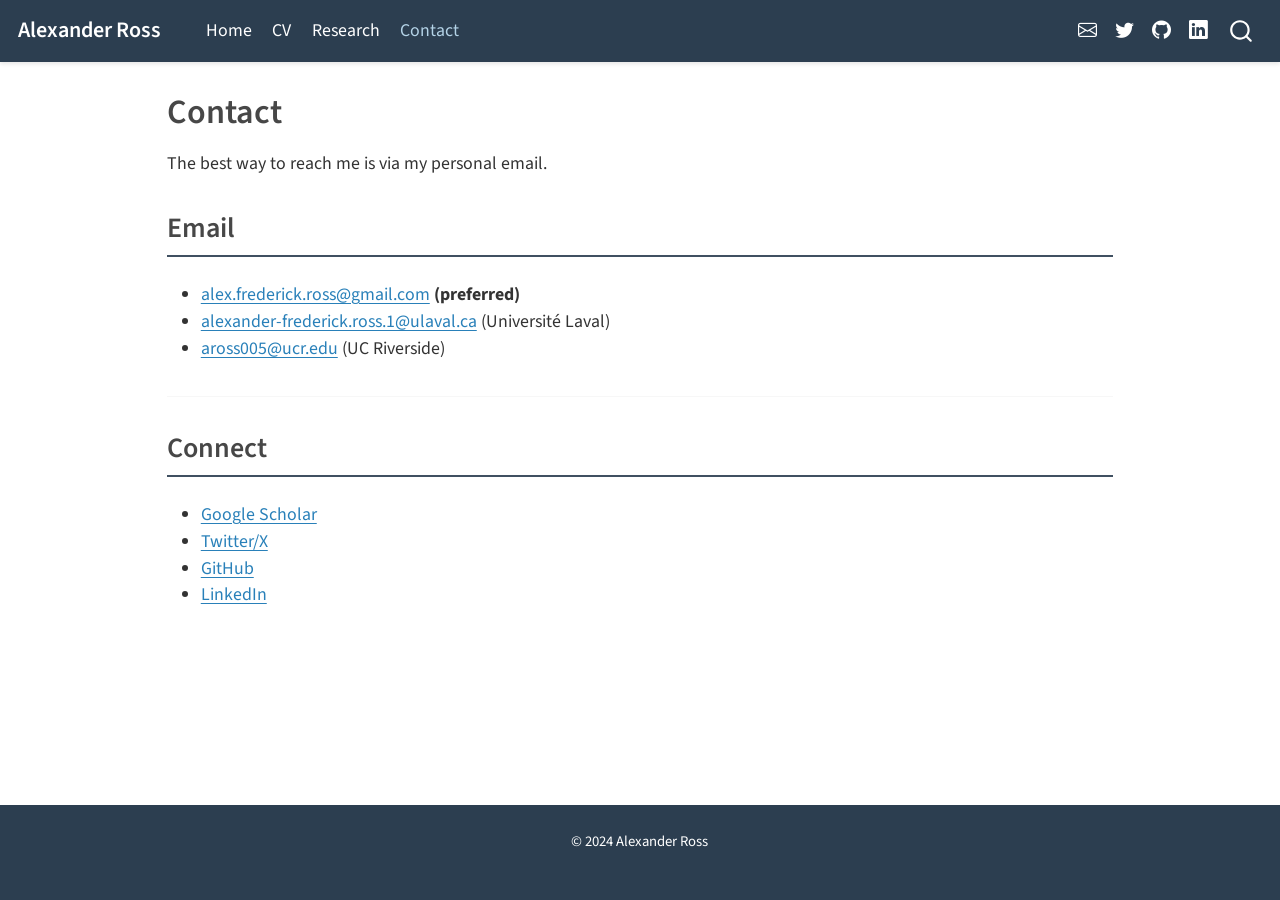
==== docs/contact.html @ 396e21bb "Initial commit: academic website" ====
<!DOCTYPE html>
<html xmlns="http://www.w3.org/1999/xhtml" lang="en" xml:lang="en"><head>

<meta charset="utf-8">
<meta name="generator" content="quarto-1.3.450">

<meta name="viewport" content="width=device-width, initial-scale=1.0, user-scalable=yes">


<title>Alexander Ross - Contact</title>
<style>
code{white-space: pre-wrap;}
span.smallcaps{font-variant: small-caps;}
div.columns{display: flex; gap: min(4vw, 1.5em);}
div.column{flex: auto; overflow-x: auto;}
div.hanging-indent{margin-left: 1.5em; text-indent: -1.5em;}
ul.task-list{list-style: none;}
ul.task-list li input[type="checkbox"] {
  width: 0.8em;
  margin: 0 0.8em 0.2em -1em; /* quarto-specific, see https://github.com/quarto-dev/quarto-cli/issues/4556 */ 
  vertical-align: middle;
}
</style>


<script src="site_libs/quarto-nav/quarto-nav.js"></script>
<script src="site_libs/quarto-nav/headroom.min.js"></script>
<script src="site_libs/clipboard/clipboard.min.js"></script>
<script src="site_libs/quarto-search/autocomplete.umd.js"></script>
<script src="site_libs/quarto-search/fuse.min.js"></script>
<script src="site_libs/quarto-search/quarto-search.js"></script>
<meta name="quarto:offset" content="./">
<script src="site_libs/quarto-html/quarto.js"></script>
<script src="site_libs/quarto-html/popper.min.js"></script>
<script src="site_libs/quarto-html/tippy.umd.min.js"></script>
<script src="site_libs/quarto-html/anchor.min.js"></script>
<link href="site_libs/quarto-html/tippy.css" rel="stylesheet">
<link href="site_libs/quarto-html/quarto-syntax-highlighting.css" rel="stylesheet" id="quarto-text-highlighting-styles">
<script src="site_libs/bootstrap/bootstrap.min.js"></script>
<link href="site_libs/bootstrap/bootstrap-icons.css" rel="stylesheet">
<link href="site_libs/bootstrap/bootstrap.min.css" rel="stylesheet" id="quarto-bootstrap" data-mode="light">
<script id="quarto-search-options" type="application/json">{
  "location": "navbar",
  "copy-button": false,
  "collapse-after": 3,
  "panel-placement": "end",
  "type": "overlay",
  "limit": 20,
  "language": {
    "search-no-results-text": "No results",
    "search-matching-documents-text": "matching documents",
    "search-copy-link-title": "Copy link to search",
    "search-hide-matches-text": "Hide additional matches",
    "search-more-match-text": "more match in this document",
    "search-more-matches-text": "more matches in this document",
    "search-clear-button-title": "Clear",
    "search-detached-cancel-button-title": "Cancel",
    "search-submit-button-title": "Submit",
    "search-label": "Search"
  }
}</script>


<link rel="stylesheet" href="custom.css">
</head>

<body class="nav-fixed">

<div id="quarto-search-results"></div>
  <header id="quarto-header" class="headroom fixed-top">
    <nav class="navbar navbar-expand-lg navbar-dark ">
      <div class="navbar-container container-fluid">
      <div class="navbar-brand-container">
    <a class="navbar-brand" href="./index.html">
    <span class="navbar-title">Alexander Ross</span>
    </a>
  </div>
            <div id="quarto-search" class="" title="Search"></div>
          <button class="navbar-toggler" type="button" data-bs-toggle="collapse" data-bs-target="#navbarCollapse" aria-controls="navbarCollapse" aria-expanded="false" aria-label="Toggle navigation" onclick="if (window.quartoToggleHeadroom) { window.quartoToggleHeadroom(); }">
  <span class="navbar-toggler-icon"></span>
</button>
          <div class="collapse navbar-collapse" id="navbarCollapse">
            <ul class="navbar-nav navbar-nav-scroll me-auto">
  <li class="nav-item">
    <a class="nav-link" href="./index.html" rel="" target="">
 <span class="menu-text">Home</span></a>
  </li>  
  <li class="nav-item">
    <a class="nav-link" href="./cv.html" rel="" target="">
 <span class="menu-text">CV</span></a>
  </li>  
  <li class="nav-item">
    <a class="nav-link" href="./projects.html" rel="" target="">
 <span class="menu-text">Research</span></a>
  </li>  
  <li class="nav-item">
    <a class="nav-link active" href="./contact.html" rel="" target="" aria-current="page">
 <span class="menu-text">Contact</span></a>
  </li>  
</ul>
            <ul class="navbar-nav navbar-nav-scroll ms-auto">
  <li class="nav-item compact">
    <a class="nav-link" href="mailto:alexander-frederick.ross.1@ulaval.ca" rel="" target=""><i class="bi bi-envelope" role="img">
</i> 
 <span class="menu-text"></span></a>
  </li>  
  <li class="nav-item compact">
    <a class="nav-link" href="https://twitter.com/aross005" rel="" target=""><i class="bi bi-twitter" role="img">
</i> 
 <span class="menu-text"></span></a>
  </li>  
  <li class="nav-item compact">
    <a class="nav-link" href="https://github.com/aross005" rel="" target=""><i class="bi bi-github" role="img">
</i> 
 <span class="menu-text"></span></a>
  </li>  
  <li class="nav-item compact">
    <a class="nav-link" href="https://www.linkedin.com/in/alexander-ross-bb9360158/" rel="" target=""><i class="bi bi-linkedin" role="img">
</i> 
 <span class="menu-text"></span></a>
  </li>  
</ul>
            <div class="quarto-navbar-tools">
</div>
          </div> <!-- /navcollapse -->
      </div> <!-- /container-fluid -->
    </nav>
</header>
<!-- content -->
<div id="quarto-content" class="quarto-container page-columns page-rows-contents page-layout-full page-navbar">
<!-- sidebar -->
<!-- margin-sidebar -->
    
<!-- main -->
<main class="content column-page" id="quarto-document-content">

<header id="title-block-header" class="quarto-title-block default">
<div class="quarto-title">
<h1 class="title">Contact</h1>
</div>



<div class="quarto-title-meta">

    
  
    
  </div>
  

</header>

<p>The best way to reach me is via my personal email.</p>
<section id="email" class="level2">
<h2 class="anchored" data-anchor-id="email">Email</h2>
<ul>
<li><a href="mailto:alex.frederick.ross@gmail.com">alex.frederick.ross@gmail.com</a> <strong>(preferred)</strong></li>
<li><a href="mailto:alexander-frederick.ross.1@ulaval.ca">alexander-frederick.ross.1@ulaval.ca</a> (Université Laval)</li>
<li><a href="mailto:aross005@ucr.edu">aross005@ucr.edu</a> (UC Riverside)</li>
</ul>
<hr>
</section>
<section id="connect" class="level2">
<h2 class="anchored" data-anchor-id="connect">Connect</h2>
<ul>
<li><a href="https://scholar.google.com/citations?user=n7m5UVcAAAAJ&amp;hl=en">Google Scholar</a></li>
<li><a href="https://twitter.com/aross005">Twitter/X</a></li>
<li><a href="https://github.com/aross005">GitHub</a></li>
<li><a href="https://www.linkedin.com/in/alexander-ross-bb9360158/">LinkedIn</a></li>
</ul>


</section>

</main> <!-- /main -->
<script id="quarto-html-after-body" type="application/javascript">
window.document.addEventListener("DOMContentLoaded", function (event) {
  const toggleBodyColorMode = (bsSheetEl) => {
    const mode = bsSheetEl.getAttribute("data-mode");
    const bodyEl = window.document.querySelector("body");
    if (mode === "dark") {
      bodyEl.classList.add("quarto-dark");
      bodyEl.classList.remove("quarto-light");
    } else {
      bodyEl.classList.add("quarto-light");
      bodyEl.classList.remove("quarto-dark");
    }
  }
  const toggleBodyColorPrimary = () => {
    const bsSheetEl = window.document.querySelector("link#quarto-bootstrap");
    if (bsSheetEl) {
      toggleBodyColorMode(bsSheetEl);
    }
  }
  toggleBodyColorPrimary();  
  const icon = "";
  const anchorJS = new window.AnchorJS();
  anchorJS.options = {
    placement: 'right',
    icon: icon
  };
  anchorJS.add('.anchored');
  const isCodeAnnotation = (el) => {
    for (const clz of el.classList) {
      if (clz.startsWith('code-annotation-')) {                     
        return true;
      }
    }
    return false;
  }
  const clipboard = new window.ClipboardJS('.code-copy-button', {
    text: function(trigger) {
      const codeEl = trigger.previousElementSibling.cloneNode(true);
      for (const childEl of codeEl.children) {
        if (isCodeAnnotation(childEl)) {
          childEl.remove();
        }
      }
      return codeEl.innerText;
    }
  });
  clipboard.on('success', function(e) {
    // button target
    const button = e.trigger;
    // don't keep focus
    button.blur();
    // flash "checked"
    button.classList.add('code-copy-button-checked');
    var currentTitle = button.getAttribute("title");
    button.setAttribute("title", "Copied!");
    let tooltip;
    if (window.bootstrap) {
      button.setAttribute("data-bs-toggle", "tooltip");
      button.setAttribute("data-bs-placement", "left");
      button.setAttribute("data-bs-title", "Copied!");
      tooltip = new bootstrap.Tooltip(button, 
        { trigger: "manual", 
          customClass: "code-copy-button-tooltip",
          offset: [0, -8]});
      tooltip.show();    
    }
    setTimeout(function() {
      if (tooltip) {
        tooltip.hide();
        button.removeAttribute("data-bs-title");
        button.removeAttribute("data-bs-toggle");
        button.removeAttribute("data-bs-placement");
      }
      button.setAttribute("title", currentTitle);
      button.classList.remove('code-copy-button-checked');
    }, 1000);
    // clear code selection
    e.clearSelection();
  });
  function tippyHover(el, contentFn) {
    const config = {
      allowHTML: true,
      content: contentFn,
      maxWidth: 500,
      delay: 100,
      arrow: false,
      appendTo: function(el) {
          return el.parentElement;
      },
      interactive: true,
      interactiveBorder: 10,
      theme: 'quarto',
      placement: 'bottom-start'
    };
    window.tippy(el, config); 
  }
  const noterefs = window.document.querySelectorAll('a[role="doc-noteref"]');
  for (var i=0; i<noterefs.length; i++) {
    const ref = noterefs[i];
    tippyHover(ref, function() {
      // use id or data attribute instead here
      let href = ref.getAttribute('data-footnote-href') || ref.getAttribute('href');
      try { href = new URL(href).hash; } catch {}
      const id = href.replace(/^#\/?/, "");
      const note = window.document.getElementById(id);
      return note.innerHTML;
    });
  }
      let selectedAnnoteEl;
      const selectorForAnnotation = ( cell, annotation) => {
        let cellAttr = 'data-code-cell="' + cell + '"';
        let lineAttr = 'data-code-annotation="' +  annotation + '"';
        const selector = 'span[' + cellAttr + '][' + lineAttr + ']';
        return selector;
      }
      const selectCodeLines = (annoteEl) => {
        const doc = window.document;
        const targetCell = annoteEl.getAttribute("data-target-cell");
        const targetAnnotation = annoteEl.getAttribute("data-target-annotation");
        const annoteSpan = window.document.querySelector(selectorForAnnotation(targetCell, targetAnnotation));
        const lines = annoteSpan.getAttribute("data-code-lines").split(",");
        const lineIds = lines.map((line) => {
          return targetCell + "-" + line;
        })
        let top = null;
        let height = null;
        let parent = null;
        if (lineIds.length > 0) {
            //compute the position of the single el (top and bottom and make a div)
            const el = window.document.getElementById(lineIds[0]);
            top = el.offsetTop;
            height = el.offsetHeight;
            parent = el.parentElement.parentElement;
          if (lineIds.length > 1) {
            const lastEl = window.document.getElementById(lineIds[lineIds.length - 1]);
            const bottom = lastEl.offsetTop + lastEl.offsetHeight;
            height = bottom - top;
          }
          if (top !== null && height !== null && parent !== null) {
            // cook up a div (if necessary) and position it 
            let div = window.document.getElementById("code-annotation-line-highlight");
            if (div === null) {
              div = window.document.createElement("div");
              div.setAttribute("id", "code-annotation-line-highlight");
              div.style.position = 'absolute';
              parent.appendChild(div);
            }
            div.style.top = top - 2 + "px";
            div.style.height = height + 4 + "px";
            let gutterDiv = window.document.getElementById("code-annotation-line-highlight-gutter");
            if (gutterDiv === null) {
              gutterDiv = window.document.createElement("div");
              gutterDiv.setAttribute("id", "code-annotation-line-highlight-gutter");
              gutterDiv.style.position = 'absolute';
              const codeCell = window.document.getElementById(targetCell);
              const gutter = codeCell.querySelector('.code-annotation-gutter');
              gutter.appendChild(gutterDiv);
            }
            gutterDiv.style.top = top - 2 + "px";
            gutterDiv.style.height = height + 4 + "px";
          }
          selectedAnnoteEl = annoteEl;
        }
      };
      const unselectCodeLines = () => {
        const elementsIds = ["code-annotation-line-highlight", "code-annotation-line-highlight-gutter"];
        elementsIds.forEach((elId) => {
          const div = window.document.getElementById(elId);
          if (div) {
            div.remove();
          }
        });
        selectedAnnoteEl = undefined;
      };
      // Attach click handler to the DT
      const annoteDls = window.document.querySelectorAll('dt[data-target-cell]');
      for (const annoteDlNode of annoteDls) {
        annoteDlNode.addEventListener('click', (event) => {
          const clickedEl = event.target;
          if (clickedEl !== selectedAnnoteEl) {
            unselectCodeLines();
            const activeEl = window.document.querySelector('dt[data-target-cell].code-annotation-active');
            if (activeEl) {
              activeEl.classList.remove('code-annotation-active');
            }
            selectCodeLines(clickedEl);
            clickedEl.classList.add('code-annotation-active');
          } else {
            // Unselect the line
            unselectCodeLines();
            clickedEl.classList.remove('code-annotation-active');
          }
        });
      }
  const findCites = (el) => {
    const parentEl = el.parentElement;
    if (parentEl) {
      const cites = parentEl.dataset.cites;
      if (cites) {
        return {
          el,
          cites: cites.split(' ')
        };
      } else {
        return findCites(el.parentElement)
      }
    } else {
      return undefined;
    }
  };
  var bibliorefs = window.document.querySelectorAll('a[role="doc-biblioref"]');
  for (var i=0; i<bibliorefs.length; i++) {
    const ref = bibliorefs[i];
    const citeInfo = findCites(ref);
    if (citeInfo) {
      tippyHover(citeInfo.el, function() {
        var popup = window.document.createElement('div');
        citeInfo.cites.forEach(function(cite) {
          var citeDiv = window.document.createElement('div');
          citeDiv.classList.add('hanging-indent');
          citeDiv.classList.add('csl-entry');
          var biblioDiv = window.document.getElementById('ref-' + cite);
          if (biblioDiv) {
            citeDiv.innerHTML = biblioDiv.innerHTML;
          }
          popup.appendChild(citeDiv);
        });
        return popup.innerHTML;
      });
    }
  }
});
</script>
</div> <!-- /content -->
<footer class="footer">
  <div class="nav-footer">
    <div class="nav-footer-left">
      &nbsp;
    </div>   
    <div class="nav-footer-center">© 2024 Alexander Ross</div>
    <div class="nav-footer-right">
      &nbsp;
    </div>
  </div>
</footer>



</body></html>
---- docs/site_libs/quarto-html/tippy.css ----
.tippy-box[data-animation=fade][data-state=hidden]{opacity:0}[data-tippy-root]{max-width:calc(100vw - 10px)}.tippy-box{position:relative;background-color:#333;color:#fff;border-radius:4px;font-size:14px;line-height:1.4;white-space:normal;outline:0;transition-property:transform,visibility,opacity}.tippy-box[data-placement^=top]>.tippy-arrow{bottom:0}.tippy-box[data-placement^=top]>.tippy-arrow:before{bottom:-7px;left:0;border-width:8px 8px 0;border-top-color:initial;transform-origin:center top}.tippy-box[data-placement^=bottom]>.tippy-arrow{top:0}.tippy-box[data-placement^=bottom]>.tippy-arrow:before{top:-7px;left:0;border-width:0 8px 8px;border-bottom-color:initial;transform-origin:center bottom}.tippy-box[data-placement^=left]>.tippy-arrow{right:0}.tippy-box[data-placement^=left]>.tippy-arrow:before{border-width:8px 0 8px 8px;border-left-color:initial;right:-7px;transform-origin:center left}.tippy-box[data-placement^=right]>.tippy-arrow{left:0}.tippy-box[data-placement^=right]>.tippy-arrow:before{left:-7px;border-width:8px 8px 8px 0;border-right-color:initial;transform-origin:center right}.tippy-box[data-inertia][data-state=visible]{transition-timing-function:cubic-bezier(.54,1.5,.38,1.11)}.tippy-arrow{width:16px;height:16px;color:#333}.tippy-arrow:before{content:"";position:absolute;border-color:transparent;border-style:solid}.tippy-content{position:relative;padding:5px 9px;z-index:1}
---- docs/custom.css ----
/* Additional custom CSS for fine-tuning */

/* Page content width */
.page-columns {
  max-width: 1000px;
  margin: 0 auto;
}

/* Subtle link underlines */
.content a:not(.nav-link):not(.btn) {
  text-decoration: underline;
  text-underline-offset: 3px;
}

.content a:hover {
  text-decoration-thickness: 2px;
}

/* CV page formatting */
.cv-section {
  margin-bottom: 2rem;
}

/* Research project cards */
.project-card {
  border-left: 4px solid #2c3e50;
  padding-left: 1rem;
  margin-bottom: 1.5rem;
}

/* Button styling */
.btn-primary {
  background-color: #2c3e50;
  border-color: #2c3e50;
}

.btn-primary:hover {
  background-color: #1a252f;
  border-color: #1a252f;
}

/* Horizontal rule styling */
hr {
  border-top: 1px solid #ddd;
  margin: 2rem 0;
}

/* About links on homepage */
.about-links .about-link {
  margin: 0.25rem;
  padding: 0.5rem 1rem;
  border-radius: 5px;
  font-size: 0.9rem;
}

/* Image placeholder styling (remove once you add real headshot) */
.about-image img[src*="headshot"] {
  background-color: #e9ecef;
  min-height: 200px;
}
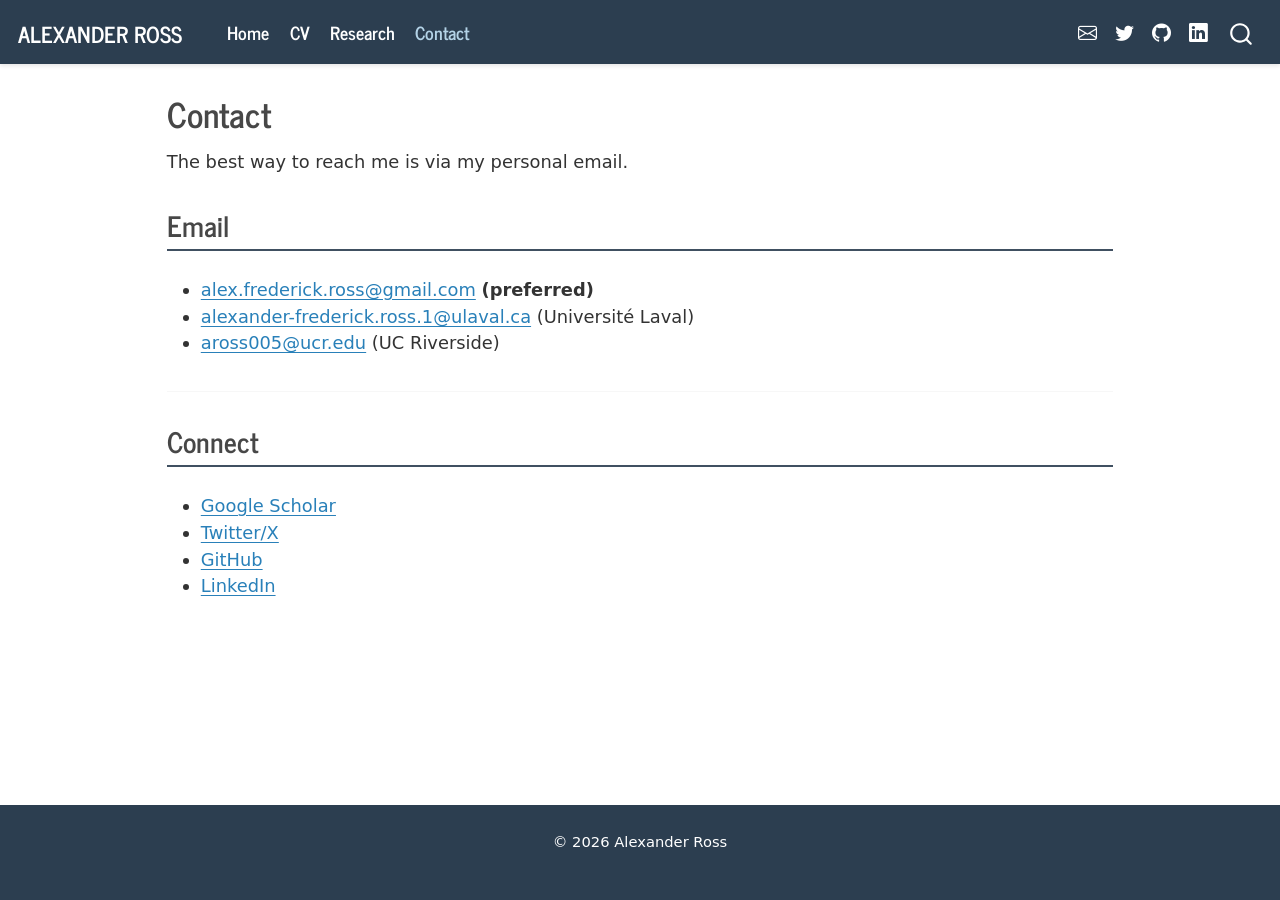
==== commit e3497e82: "Update bio and copyright year - Expanded bio with dissertation, MPP, AmeriCorps, and personal detail" ====
--- a/docs/contact.html
+++ b/docs/contact.html
@@ -413,7 +413,7 @@
     <div class="nav-footer-left">
       &nbsp;
     </div>   
-    <div class="nav-footer-center">© 2024 Alexander Ross</div>
+    <div class="nav-footer-center">© 2026 Alexander Ross</div>
     <div class="nav-footer-right">
       &nbsp;
     </div>
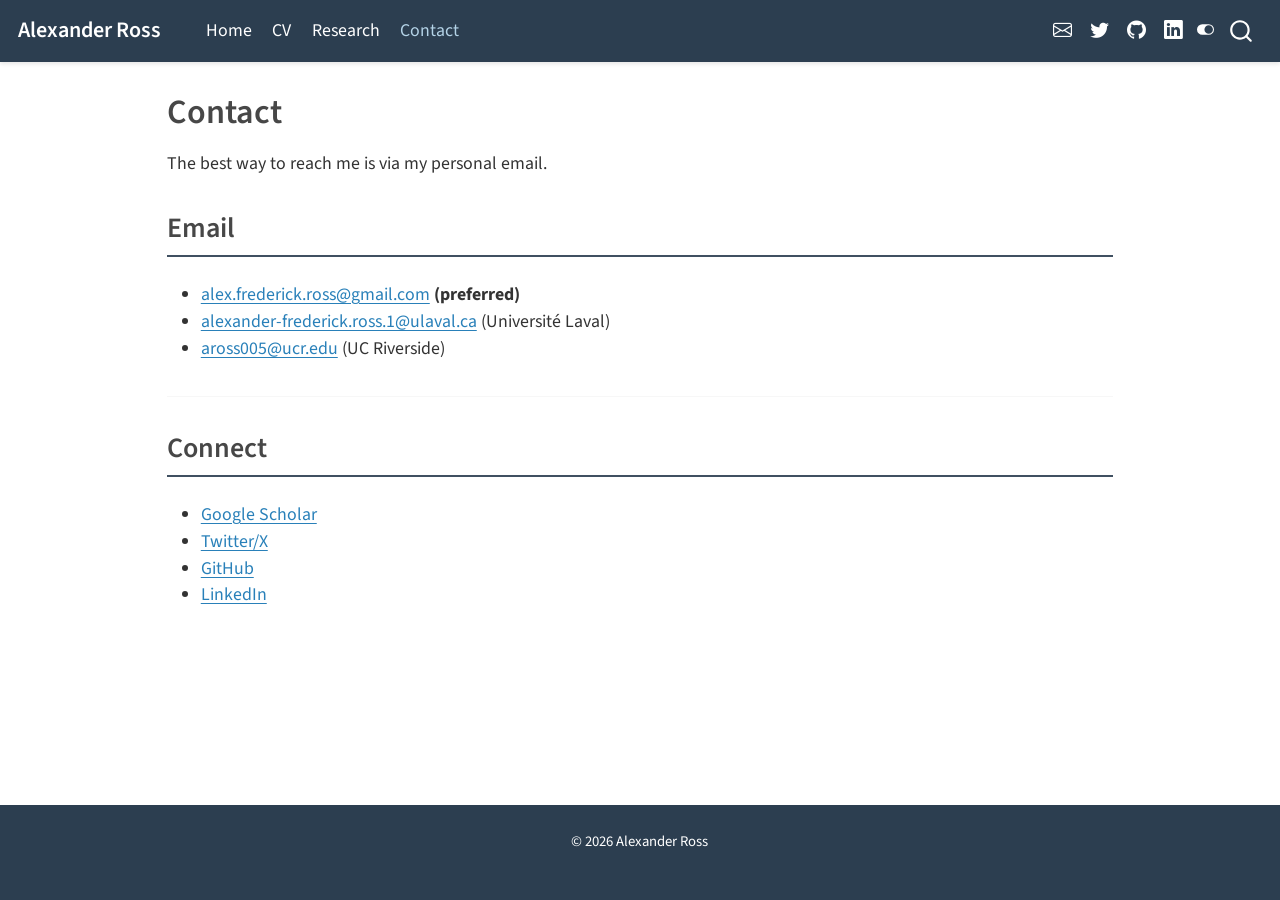
==== commit 785d20b3: "Fix Solar theme - set as dark theme" ====
--- a/docs/contact.html
+++ b/docs/contact.html
@@ -35,10 +35,12 @@
 <script src="site_libs/quarto-html/tippy.umd.min.js"></script>
 <script src="site_libs/quarto-html/anchor.min.js"></script>
 <link href="site_libs/quarto-html/tippy.css" rel="stylesheet">
-<link href="site_libs/quarto-html/quarto-syntax-highlighting.css" rel="stylesheet" id="quarto-text-highlighting-styles">
+<link href="site_libs/quarto-html/quarto-syntax-highlighting.css" rel="stylesheet" class="quarto-color-scheme" id="quarto-text-highlighting-styles">
+<link href="site_libs/quarto-html/quarto-syntax-highlighting-dark.css" rel="prefetch" class="quarto-color-scheme quarto-color-alternate" id="quarto-text-highlighting-styles">
 <script src="site_libs/bootstrap/bootstrap.min.js"></script>
 <link href="site_libs/bootstrap/bootstrap-icons.css" rel="stylesheet">
-<link href="site_libs/bootstrap/bootstrap.min.css" rel="stylesheet" id="quarto-bootstrap" data-mode="light">
+<link href="site_libs/bootstrap/bootstrap.min.css" rel="stylesheet" class="quarto-color-scheme" id="quarto-bootstrap" data-mode="light">
+<link href="site_libs/bootstrap/bootstrap-dark.min.css" rel="prefetch" class="quarto-color-scheme quarto-color-alternate" id="quarto-bootstrap" data-mode="light">
 <script id="quarto-search-options" type="application/json">{
   "location": "navbar",
   "copy-button": false,
@@ -121,6 +123,7 @@
   </li>  
 </ul>
             <div class="quarto-navbar-tools">
+  <a href="" class="quarto-color-scheme-toggle quarto-navigation-tool  px-1" onclick="window.quartoToggleColorScheme(); return false;" title="Toggle dark mode"><i class="bi"></i></a>
 </div>
           </div> <!-- /navcollapse -->
       </div> <!-- /container-fluid -->
@@ -194,6 +197,121 @@
     }
   }
   toggleBodyColorPrimary();  
+  const disableStylesheet = (stylesheets) => {
+    for (let i=0; i < stylesheets.length; i++) {
+      const stylesheet = stylesheets[i];
+      stylesheet.rel = 'prefetch';
+    }
+  }
+  const enableStylesheet = (stylesheets) => {
+    for (let i=0; i < stylesheets.length; i++) {
+      const stylesheet = stylesheets[i];
+      stylesheet.rel = 'stylesheet';
+    }
+  }
+  const manageTransitions = (selector, allowTransitions) => {
+    const els = window.document.querySelectorAll(selector);
+    for (let i=0; i < els.length; i++) {
+      const el = els[i];
+      if (allowTransitions) {
+        el.classList.remove('notransition');
+      } else {
+        el.classList.add('notransition');
+      }
+    }
+  }
+  const toggleColorMode = (alternate) => {
+    // Switch the stylesheets
+    const alternateStylesheets = window.document.querySelectorAll('link.quarto-color-scheme.quarto-color-alternate');
+    manageTransitions('#quarto-margin-sidebar .nav-link', false);
+    if (alternate) {
+      enableStylesheet(alternateStylesheets);
+      for (const sheetNode of alternateStylesheets) {
+        if (sheetNode.id === "quarto-bootstrap") {
+          toggleBodyColorMode(sheetNode);
+        }
+      }
+    } else {
+      disableStylesheet(alternateStylesheets);
+      toggleBodyColorPrimary();
+    }
+    manageTransitions('#quarto-margin-sidebar .nav-link', true);
+    // Switch the toggles
+    const toggles = window.document.querySelectorAll('.quarto-color-scheme-toggle');
+    for (let i=0; i < toggles.length; i++) {
+      const toggle = toggles[i];
+      if (toggle) {
+        if (alternate) {
+          toggle.classList.add("alternate");     
+        } else {
+          toggle.classList.remove("alternate");
+        }
+      }
+    }
+    // Hack to workaround the fact that safari doesn't
+    // properly recolor the scrollbar when toggling (#1455)
+    if (navigator.userAgent.indexOf('Safari') > 0 && navigator.userAgent.indexOf('Chrome') == -1) {
+      manageTransitions("body", false);
+      window.scrollTo(0, 1);
+      setTimeout(() => {
+        window.scrollTo(0, 0);
+        manageTransitions("body", true);
+      }, 40);  
+    }
+  }
+  const isFileUrl = () => { 
+    return window.location.protocol === 'file:';
+  }
+  const hasAlternateSentinel = () => {  
+    let styleSentinel = getColorSchemeSentinel();
+    if (styleSentinel !== null) {
+      return styleSentinel === "alternate";
+    } else {
+      return false;
+    }
+  }
+  const setStyleSentinel = (alternate) => {
+    const value = alternate ? "alternate" : "default";
+    if (!isFileUrl()) {
+      window.localStorage.setItem("quarto-color-scheme", value);
+    } else {
+      localAlternateSentinel = value;
+    }
+  }
+  const getColorSchemeSentinel = () => {
+    if (!isFileUrl()) {
+      const storageValue = window.localStorage.getItem("quarto-color-scheme");
+      return storageValue != null ? storageValue : localAlternateSentinel;
+    } else {
+      return localAlternateSentinel;
+    }
+  }
+  let localAlternateSentinel = 'alternate';
+  // Dark / light mode switch
+  window.quartoToggleColorScheme = () => {
+    // Read the current dark / light value 
+    let toAlternate = !hasAlternateSentinel();
+    toggleColorMode(toAlternate);
+    setStyleSentinel(toAlternate);
+  };
+  // Ensure there is a toggle, if there isn't float one in the top right
+  if (window.document.querySelector('.quarto-color-scheme-toggle') === null) {
+    const a = window.document.createElement('a');
+    a.classList.add('top-right');
+    a.classList.add('quarto-color-scheme-toggle');
+    a.href = "";
+    a.onclick = function() { try { window.quartoToggleColorScheme(); } catch {} return false; };
+    const i = window.document.createElement("i");
+    i.classList.add('bi');
+    a.appendChild(i);
+    window.document.body.appendChild(a);
+  }
+  // Switch to dark mode if need be
+  if (hasAlternateSentinel()) {
+    toggleColorMode(true);
+  } else {
+    toggleColorMode(false);
+  }
   const icon = "";
   const anchorJS = new window.AnchorJS();
   anchorJS.options = {
--- a/docs/site_libs/quarto-html/quarto-syntax-highlighting-dark.css
+++ b/docs/site_libs/quarto-html/quarto-syntax-highlighting-dark.css
@@ -0,0 +1,189 @@
+/* quarto syntax highlight colors */
+:root {
+  --quarto-hl-al-color: #f07178;
+  --quarto-hl-an-color: #d4d0ab;
+  --quarto-hl-at-color: #00e0e0;
+  --quarto-hl-bn-color: #d4d0ab;
+  --quarto-hl-bu-color: #abe338;
+  --quarto-hl-ch-color: #abe338;
+  --quarto-hl-co-color: #f8f8f2;
+  --quarto-hl-cv-color: #ffd700;
+  --quarto-hl-cn-color: #ffd700;
+  --quarto-hl-cf-color: #ffa07a;
+  --quarto-hl-dt-color: #ffa07a;
+  --quarto-hl-dv-color: #d4d0ab;
+  --quarto-hl-do-color: #f8f8f2;
+  --quarto-hl-er-color: #f07178;
+  --quarto-hl-ex-color: #00e0e0;
+  --quarto-hl-fl-color: #d4d0ab;
+  --quarto-hl-fu-color: #ffa07a;
+  --quarto-hl-im-color: #abe338;
+  --quarto-hl-in-color: #d4d0ab;
+  --quarto-hl-kw-color: #ffa07a;
+  --quarto-hl-op-color: #ffa07a;
+  --quarto-hl-ot-color: #00e0e0;
+  --quarto-hl-pp-color: #dcc6e0;
+  --quarto-hl-re-color: #00e0e0;
+  --quarto-hl-sc-color: #abe338;
+  --quarto-hl-ss-color: #abe338;
+  --quarto-hl-st-color: #abe338;
+  --quarto-hl-va-color: #00e0e0;
+  --quarto-hl-vs-color: #abe338;
+  --quarto-hl-wa-color: #dcc6e0;
+}
+
+/* other quarto variables */
+:root {
+  --quarto-font-monospace: SFMono-Regular, Menlo, Monaco, Consolas, "Liberation Mono", "Courier New", monospace;
+}
+
+code span.al {
+  background-color: #2a0f15;
+  font-weight: bold;
+  color: #f07178;
+}
+
+code span.an {
+  color: #d4d0ab;
+}
+
+code span.at {
+  color: #00e0e0;
+}
+
+code span.bn {
+  color: #d4d0ab;
+}
+
+code span.bu {
+  color: #abe338;
+}
+
+code span.ch {
+  color: #abe338;
+}
+
+code span.co {
+  font-style: italic;
+  color: #f8f8f2;
+}
+
+code span.cv {
+  color: #ffd700;
+}
+
+code span.cn {
+  color: #ffd700;
+}
+
+code span.cf {
+  font-weight: bold;
+  color: #ffa07a;
+}
+
+code span.dt {
+  color: #ffa07a;
+}
+
+code span.dv {
+  color: #d4d0ab;
+}
+
+code span.do {
+  color: #f8f8f2;
+}
+
+code span.er {
+  color: #f07178;
+  text-decoration: underline;
+}
+
+code span.ex {
+  font-weight: bold;
+  color: #00e0e0;
+}
+
+code span.fl {
+  color: #d4d0ab;
+}
+
+code span.fu {
+  color: #ffa07a;
+}
+
+code span.im {
+  color: #abe338;
+}
+
+code span.in {
+  color: #d4d0ab;
+}
+
+code span.kw {
+  font-weight: bold;
+  color: #ffa07a;
+}
+
+pre > code.sourceCode > span {
+  color: #f8f8f2;
+}
+
+code span {
+  color: #f8f8f2;
+}
+
+code.sourceCode > span {
+  color: #f8f8f2;
+}
+
+div.sourceCode,
+div.sourceCode pre.sourceCode {
+  color: #f8f8f2;
+}
+
+code span.op {
+  color: #ffa07a;
+}
+
+code span.ot {
+  color: #00e0e0;
+}
+
+code span.pp {
+  color: #dcc6e0;
+}
+
+code span.re {
+  background-color: #f8f8f2;
+  color: #00e0e0;
+}
+
+code span.sc {
+  color: #abe338;
+}
+
+code span.ss {
+  color: #abe338;
+}
+
+code span.st {
+  color: #abe338;
+}
+
+code span.va {
+  color: #00e0e0;
+}
+
+code span.vs {
+  color: #abe338;
+}
+
+code span.wa {
+  color: #dcc6e0;
+}
+
+.prevent-inlining {
+  content: "</";
+}
+
+/*# sourceMappingURL=935a306eefa94366c21e1a970dddb765.css.map */
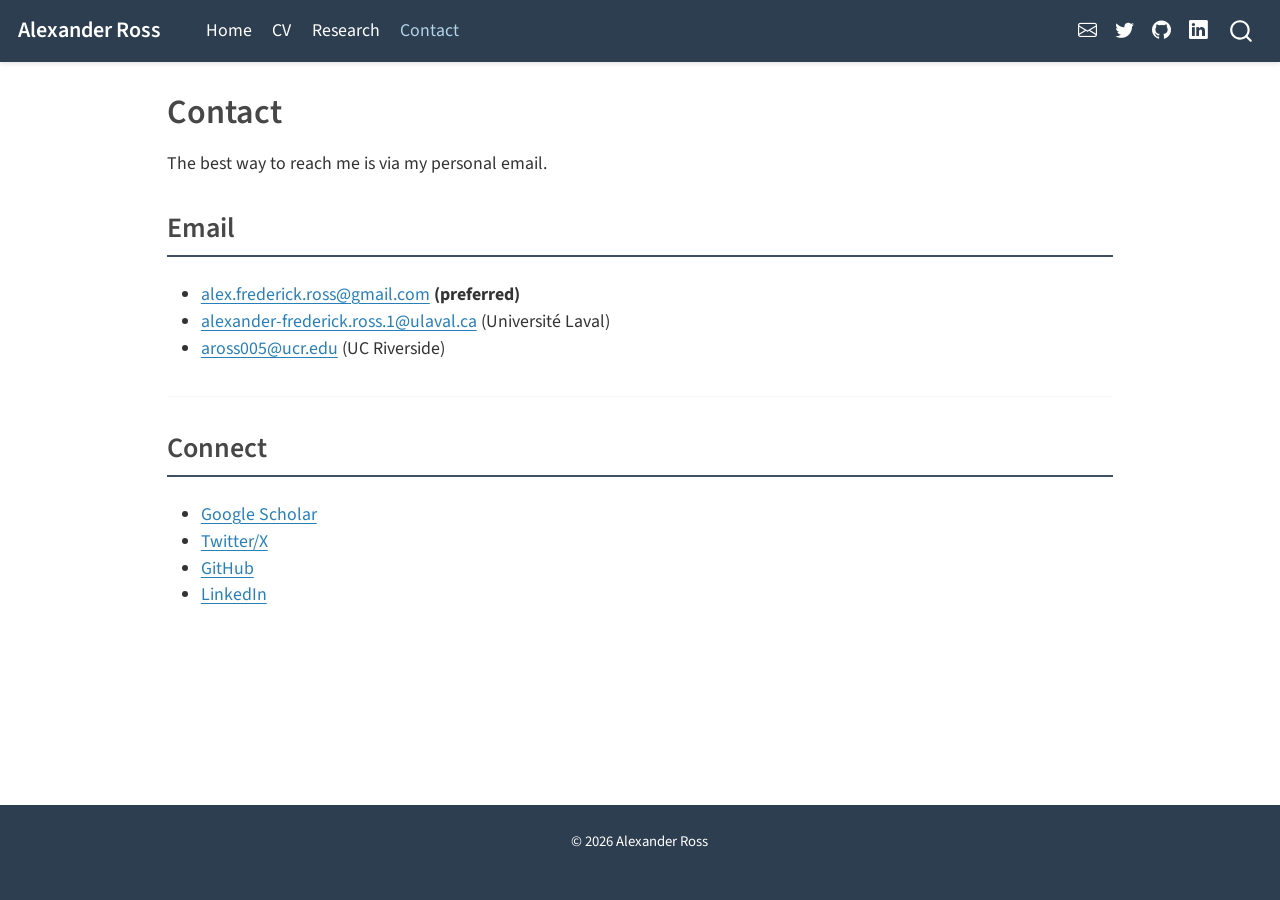
==== commit ffc74e6d: "Set Solar as single theme (not light/dark toggle)" ====
--- a/docs/contact.html
+++ b/docs/contact.html
@@ -35,12 +35,10 @@
 <script src="site_libs/quarto-html/tippy.umd.min.js"></script>
 <script src="site_libs/quarto-html/anchor.min.js"></script>
 <link href="site_libs/quarto-html/tippy.css" rel="stylesheet">
-<link href="site_libs/quarto-html/quarto-syntax-highlighting.css" rel="stylesheet" class="quarto-color-scheme" id="quarto-text-highlighting-styles">
-<link href="site_libs/quarto-html/quarto-syntax-highlighting-dark.css" rel="prefetch" class="quarto-color-scheme quarto-color-alternate" id="quarto-text-highlighting-styles">
+<link href="site_libs/quarto-html/quarto-syntax-highlighting.css" rel="stylesheet" id="quarto-text-highlighting-styles">
 <script src="site_libs/bootstrap/bootstrap.min.js"></script>
 <link href="site_libs/bootstrap/bootstrap-icons.css" rel="stylesheet">
-<link href="site_libs/bootstrap/bootstrap.min.css" rel="stylesheet" class="quarto-color-scheme" id="quarto-bootstrap" data-mode="light">
-<link href="site_libs/bootstrap/bootstrap-dark.min.css" rel="prefetch" class="quarto-color-scheme quarto-color-alternate" id="quarto-bootstrap" data-mode="light">
+<link href="site_libs/bootstrap/bootstrap.min.css" rel="stylesheet" id="quarto-bootstrap" data-mode="light">
 <script id="quarto-search-options" type="application/json">{
   "location": "navbar",
   "copy-button": false,
@@ -123,7 +121,6 @@
   </li>  
 </ul>
             <div class="quarto-navbar-tools">
-  <a href="" class="quarto-color-scheme-toggle quarto-navigation-tool  px-1" onclick="window.quartoToggleColorScheme(); return false;" title="Toggle dark mode"><i class="bi"></i></a>
 </div>
           </div> <!-- /navcollapse -->
       </div> <!-- /container-fluid -->
@@ -197,121 +194,6 @@
     }
   }
   toggleBodyColorPrimary();  
-  const disableStylesheet = (stylesheets) => {
-    for (let i=0; i < stylesheets.length; i++) {
-      const stylesheet = stylesheets[i];
-      stylesheet.rel = 'prefetch';
-    }
-  }
-  const enableStylesheet = (stylesheets) => {
-    for (let i=0; i < stylesheets.length; i++) {
-      const stylesheet = stylesheets[i];
-      stylesheet.rel = 'stylesheet';
-    }
-  }
-  const manageTransitions = (selector, allowTransitions) => {
-    const els = window.document.querySelectorAll(selector);
-    for (let i=0; i < els.length; i++) {
-      const el = els[i];
-      if (allowTransitions) {
-        el.classList.remove('notransition');
-      } else {
-        el.classList.add('notransition');
-      }
-    }
-  }
-  const toggleColorMode = (alternate) => {
-    // Switch the stylesheets
-    const alternateStylesheets = window.document.querySelectorAll('link.quarto-color-scheme.quarto-color-alternate');
-    manageTransitions('#quarto-margin-sidebar .nav-link', false);
-    if (alternate) {
-      enableStylesheet(alternateStylesheets);
-      for (const sheetNode of alternateStylesheets) {
-        if (sheetNode.id === "quarto-bootstrap") {
-          toggleBodyColorMode(sheetNode);
-        }
-      }
-    } else {
-      disableStylesheet(alternateStylesheets);
-      toggleBodyColorPrimary();
-    }
-    manageTransitions('#quarto-margin-sidebar .nav-link', true);
-    // Switch the toggles
-    const toggles = window.document.querySelectorAll('.quarto-color-scheme-toggle');
-    for (let i=0; i < toggles.length; i++) {
-      const toggle = toggles[i];
-      if (toggle) {
-        if (alternate) {
-          toggle.classList.add("alternate");     
-        } else {
-          toggle.classList.remove("alternate");
-        }
-      }
-    }
-    // Hack to workaround the fact that safari doesn't
-    // properly recolor the scrollbar when toggling (#1455)
-    if (navigator.userAgent.indexOf('Safari') > 0 && navigator.userAgent.indexOf('Chrome') == -1) {
-      manageTransitions("body", false);
-      window.scrollTo(0, 1);
-      setTimeout(() => {
-        window.scrollTo(0, 0);
-        manageTransitions("body", true);
-      }, 40);  
-    }
-  }
-  const isFileUrl = () => { 
-    return window.location.protocol === 'file:';
-  }
-  const hasAlternateSentinel = () => {  
-    let styleSentinel = getColorSchemeSentinel();
-    if (styleSentinel !== null) {
-      return styleSentinel === "alternate";
-    } else {
-      return false;
-    }
-  }
-  const setStyleSentinel = (alternate) => {
-    const value = alternate ? "alternate" : "default";
-    if (!isFileUrl()) {
-      window.localStorage.setItem("quarto-color-scheme", value);
-    } else {
-      localAlternateSentinel = value;
-    }
-  }
-  const getColorSchemeSentinel = () => {
-    if (!isFileUrl()) {
-      const storageValue = window.localStorage.getItem("quarto-color-scheme");
-      return storageValue != null ? storageValue : localAlternateSentinel;
-    } else {
-      return localAlternateSentinel;
-    }
-  }
-  let localAlternateSentinel = 'alternate';
-  // Dark / light mode switch
-  window.quartoToggleColorScheme = () => {
-    // Read the current dark / light value 
-    let toAlternate = !hasAlternateSentinel();
-    toggleColorMode(toAlternate);
-    setStyleSentinel(toAlternate);
-  };
-  // Ensure there is a toggle, if there isn't float one in the top right
-  if (window.document.querySelector('.quarto-color-scheme-toggle') === null) {
-    const a = window.document.createElement('a');
-    a.classList.add('top-right');
-    a.classList.add('quarto-color-scheme-toggle');
-    a.href = "";
-    a.onclick = function() { try { window.quartoToggleColorScheme(); } catch {} return false; };
-    const i = window.document.createElement("i");
-    i.classList.add('bi');
-    a.appendChild(i);
-    window.document.body.appendChild(a);
-  }
-  // Switch to dark mode if need be
-  if (hasAlternateSentinel()) {
-    toggleColorMode(true);
-  } else {
-    toggleColorMode(false);
-  }
   const icon = "";
   const anchorJS = new window.AnchorJS();
   anchorJS.options = {
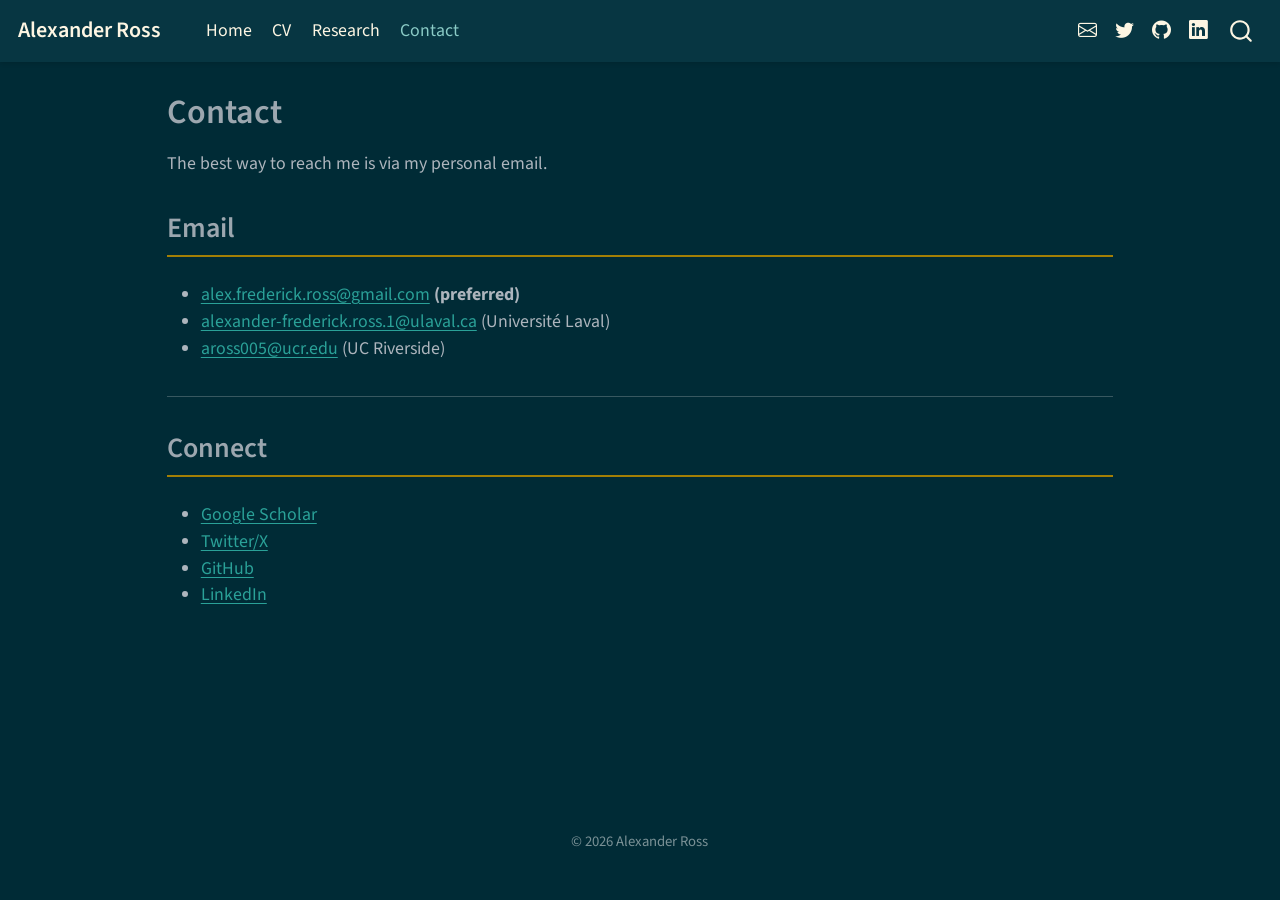
==== commit 5d5a72bd: "Remove color overrides from custom.scss to allow Solar theme" ====
--- a/docs/contact.html
+++ b/docs/contact.html
@@ -35,10 +35,10 @@
 <script src="site_libs/quarto-html/tippy.umd.min.js"></script>
 <script src="site_libs/quarto-html/anchor.min.js"></script>
 <link href="site_libs/quarto-html/tippy.css" rel="stylesheet">
-<link href="site_libs/quarto-html/quarto-syntax-highlighting.css" rel="stylesheet" id="quarto-text-highlighting-styles">
+<link href="site_libs/quarto-html/quarto-syntax-highlighting-dark.css" rel="stylesheet" id="quarto-text-highlighting-styles">
 <script src="site_libs/bootstrap/bootstrap.min.js"></script>
 <link href="site_libs/bootstrap/bootstrap-icons.css" rel="stylesheet">
-<link href="site_libs/bootstrap/bootstrap.min.css" rel="stylesheet" id="quarto-bootstrap" data-mode="light">
+<link href="site_libs/bootstrap/bootstrap.min.css" rel="stylesheet" id="quarto-bootstrap" data-mode="dark">
 <script id="quarto-search-options" type="application/json">{
   "location": "navbar",
   "copy-button": false,
--- a/docs/site_libs/quarto-html/quarto-syntax-highlighting-dark.css
+++ b/docs/site_libs/quarto-html/quarto-syntax-highlighting-dark.css
@@ -0,0 +1,189 @@
+/* quarto syntax highlight colors */
+:root {
+  --quarto-hl-al-color: #f07178;
+  --quarto-hl-an-color: #d4d0ab;
+  --quarto-hl-at-color: #00e0e0;
+  --quarto-hl-bn-color: #d4d0ab;
+  --quarto-hl-bu-color: #abe338;
+  --quarto-hl-ch-color: #abe338;
+  --quarto-hl-co-color: #f8f8f2;
+  --quarto-hl-cv-color: #ffd700;
+  --quarto-hl-cn-color: #ffd700;
+  --quarto-hl-cf-color: #ffa07a;
+  --quarto-hl-dt-color: #ffa07a;
+  --quarto-hl-dv-color: #d4d0ab;
+  --quarto-hl-do-color: #f8f8f2;
+  --quarto-hl-er-color: #f07178;
+  --quarto-hl-ex-color: #00e0e0;
+  --quarto-hl-fl-color: #d4d0ab;
+  --quarto-hl-fu-color: #ffa07a;
+  --quarto-hl-im-color: #abe338;
+  --quarto-hl-in-color: #d4d0ab;
+  --quarto-hl-kw-color: #ffa07a;
+  --quarto-hl-op-color: #ffa07a;
+  --quarto-hl-ot-color: #00e0e0;
+  --quarto-hl-pp-color: #dcc6e0;
+  --quarto-hl-re-color: #00e0e0;
+  --quarto-hl-sc-color: #abe338;
+  --quarto-hl-ss-color: #abe338;
+  --quarto-hl-st-color: #abe338;
+  --quarto-hl-va-color: #00e0e0;
+  --quarto-hl-vs-color: #abe338;
+  --quarto-hl-wa-color: #dcc6e0;
+}
+
+/* other quarto variables */
+:root {
+  --quarto-font-monospace: SFMono-Regular, Menlo, Monaco, Consolas, "Liberation Mono", "Courier New", monospace;
+}
+
+code span.al {
+  background-color: #2a0f15;
+  font-weight: bold;
+  color: #f07178;
+}
+
+code span.an {
+  color: #d4d0ab;
+}
+
+code span.at {
+  color: #00e0e0;
+}
+
+code span.bn {
+  color: #d4d0ab;
+}
+
+code span.bu {
+  color: #abe338;
+}
+
+code span.ch {
+  color: #abe338;
+}
+
+code span.co {
+  font-style: italic;
+  color: #f8f8f2;
+}
+
+code span.cv {
+  color: #ffd700;
+}
+
+code span.cn {
+  color: #ffd700;
+}
+
+code span.cf {
+  font-weight: bold;
+  color: #ffa07a;
+}
+
+code span.dt {
+  color: #ffa07a;
+}
+
+code span.dv {
+  color: #d4d0ab;
+}
+
+code span.do {
+  color: #f8f8f2;
+}
+
+code span.er {
+  color: #f07178;
+  text-decoration: underline;
+}
+
+code span.ex {
+  font-weight: bold;
+  color: #00e0e0;
+}
+
+code span.fl {
+  color: #d4d0ab;
+}
+
+code span.fu {
+  color: #ffa07a;
+}
+
+code span.im {
+  color: #abe338;
+}
+
+code span.in {
+  color: #d4d0ab;
+}
+
+code span.kw {
+  font-weight: bold;
+  color: #ffa07a;
+}
+
+pre > code.sourceCode > span {
+  color: #f8f8f2;
+}
+
+code span {
+  color: #f8f8f2;
+}
+
+code.sourceCode > span {
+  color: #f8f8f2;
+}
+
+div.sourceCode,
+div.sourceCode pre.sourceCode {
+  color: #f8f8f2;
+}
+
+code span.op {
+  color: #ffa07a;
+}
+
+code span.ot {
+  color: #00e0e0;
+}
+
+code span.pp {
+  color: #dcc6e0;
+}
+
+code span.re {
+  background-color: #f8f8f2;
+  color: #00e0e0;
+}
+
+code span.sc {
+  color: #abe338;
+}
+
+code span.ss {
+  color: #abe338;
+}
+
+code span.st {
+  color: #abe338;
+}
+
+code span.va {
+  color: #00e0e0;
+}
+
+code span.vs {
+  color: #abe338;
+}
+
+code span.wa {
+  color: #dcc6e0;
+}
+
+.prevent-inlining {
+  content: "</";
+}
+
+/*# sourceMappingURL=935a306eefa94366c21e1a970dddb765.css.map */
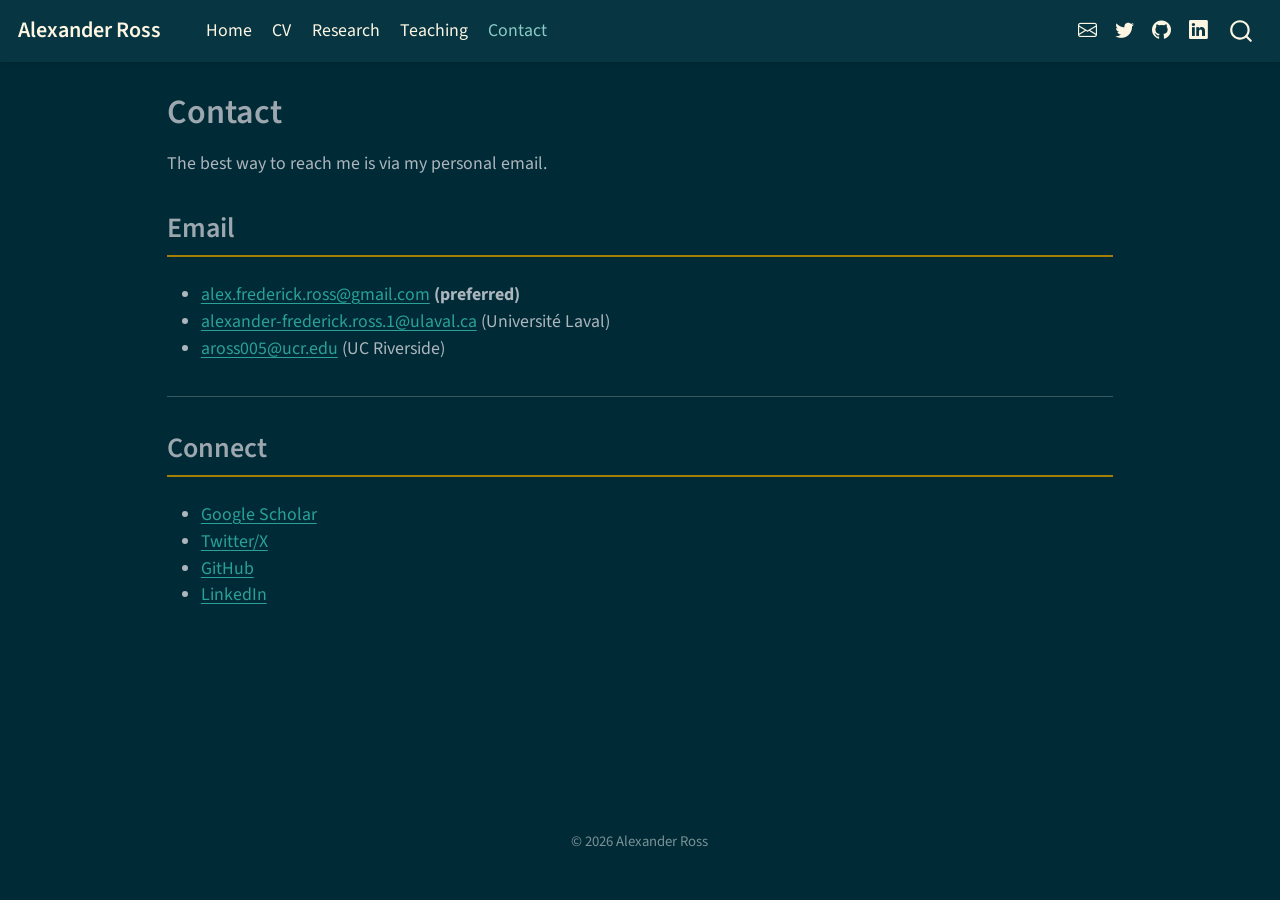
==== commit c258201c: "Add Teaching as separate page/tab in navbar Co-Authored-By: Claude Opus 4.6 (1M context) <noreply@an" ====
--- a/docs/contact.html
+++ b/docs/contact.html
@@ -92,6 +92,10 @@
   <li class="nav-item">
     <a class="nav-link" href="./projects.html" rel="" target="">
  <span class="menu-text">Research</span></a>
+  </li>  
+  <li class="nav-item">
+    <a class="nav-link" href="./teaching.html" rel="" target="">
+ <span class="menu-text">Teaching</span></a>
   </li>  
   <li class="nav-item">
     <a class="nav-link active" href="./contact.html" rel="" target="" aria-current="page">
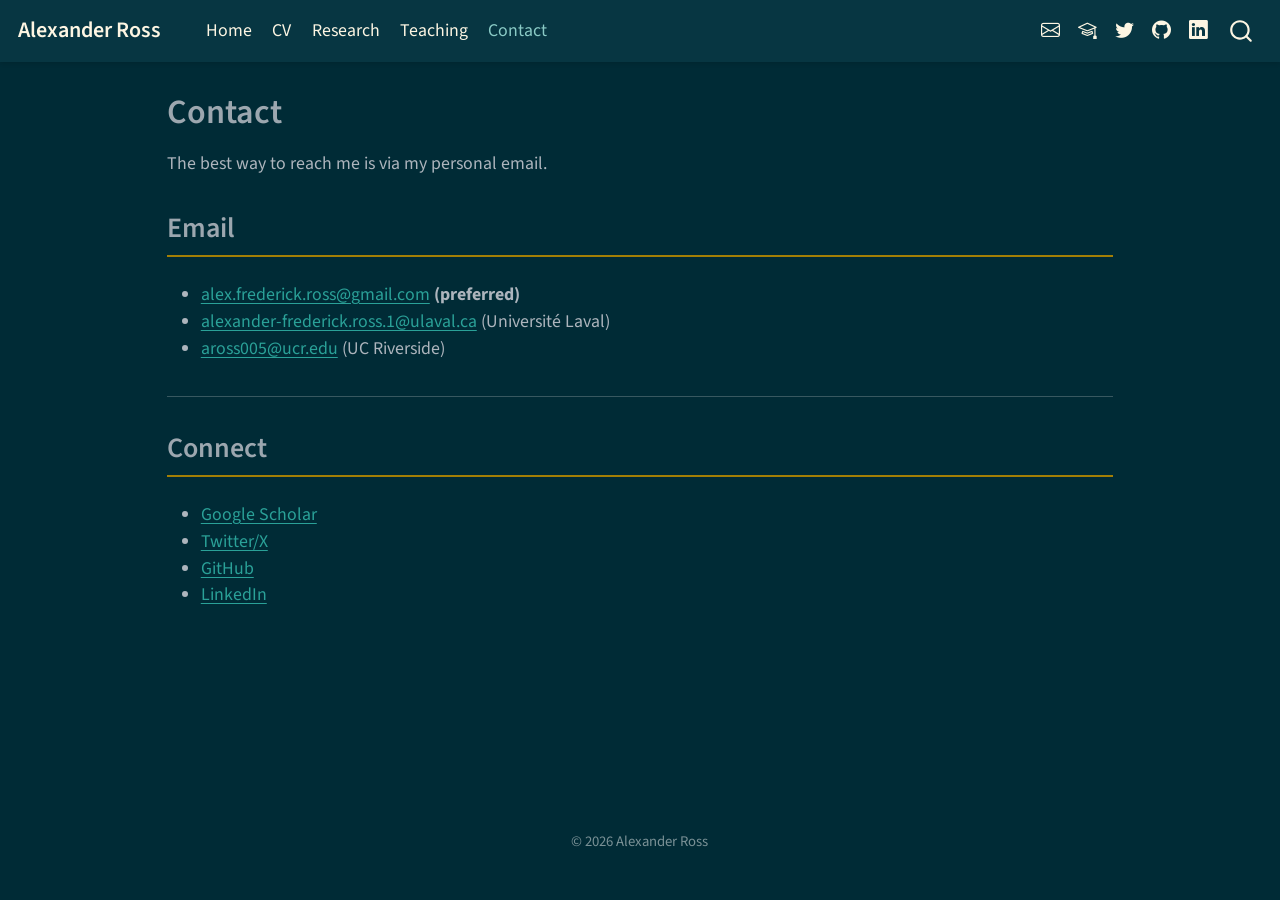
==== commit 13e38a24: "Update bio with naturalistic data research, add Google Scholar to navbar, comment out News Co-Author" ====
--- a/docs/contact.html
+++ b/docs/contact.html
@@ -105,6 +105,11 @@
             <ul class="navbar-nav navbar-nav-scroll ms-auto">
   <li class="nav-item compact">
     <a class="nav-link" href="mailto:alexander-frederick.ross.1@ulaval.ca" rel="" target=""><i class="bi bi-envelope" role="img">
+</i> 
+ <span class="menu-text"></span></a>
+  </li>  
+  <li class="nav-item compact">
+    <a class="nav-link" href="https://scholar.google.com/citations?user=n7m5UVcAAAAJ&amp;hl=en" rel="" target=""><i class="bi bi-mortarboard" role="img">
 </i> 
  <span class="menu-text"></span></a>
   </li>  
